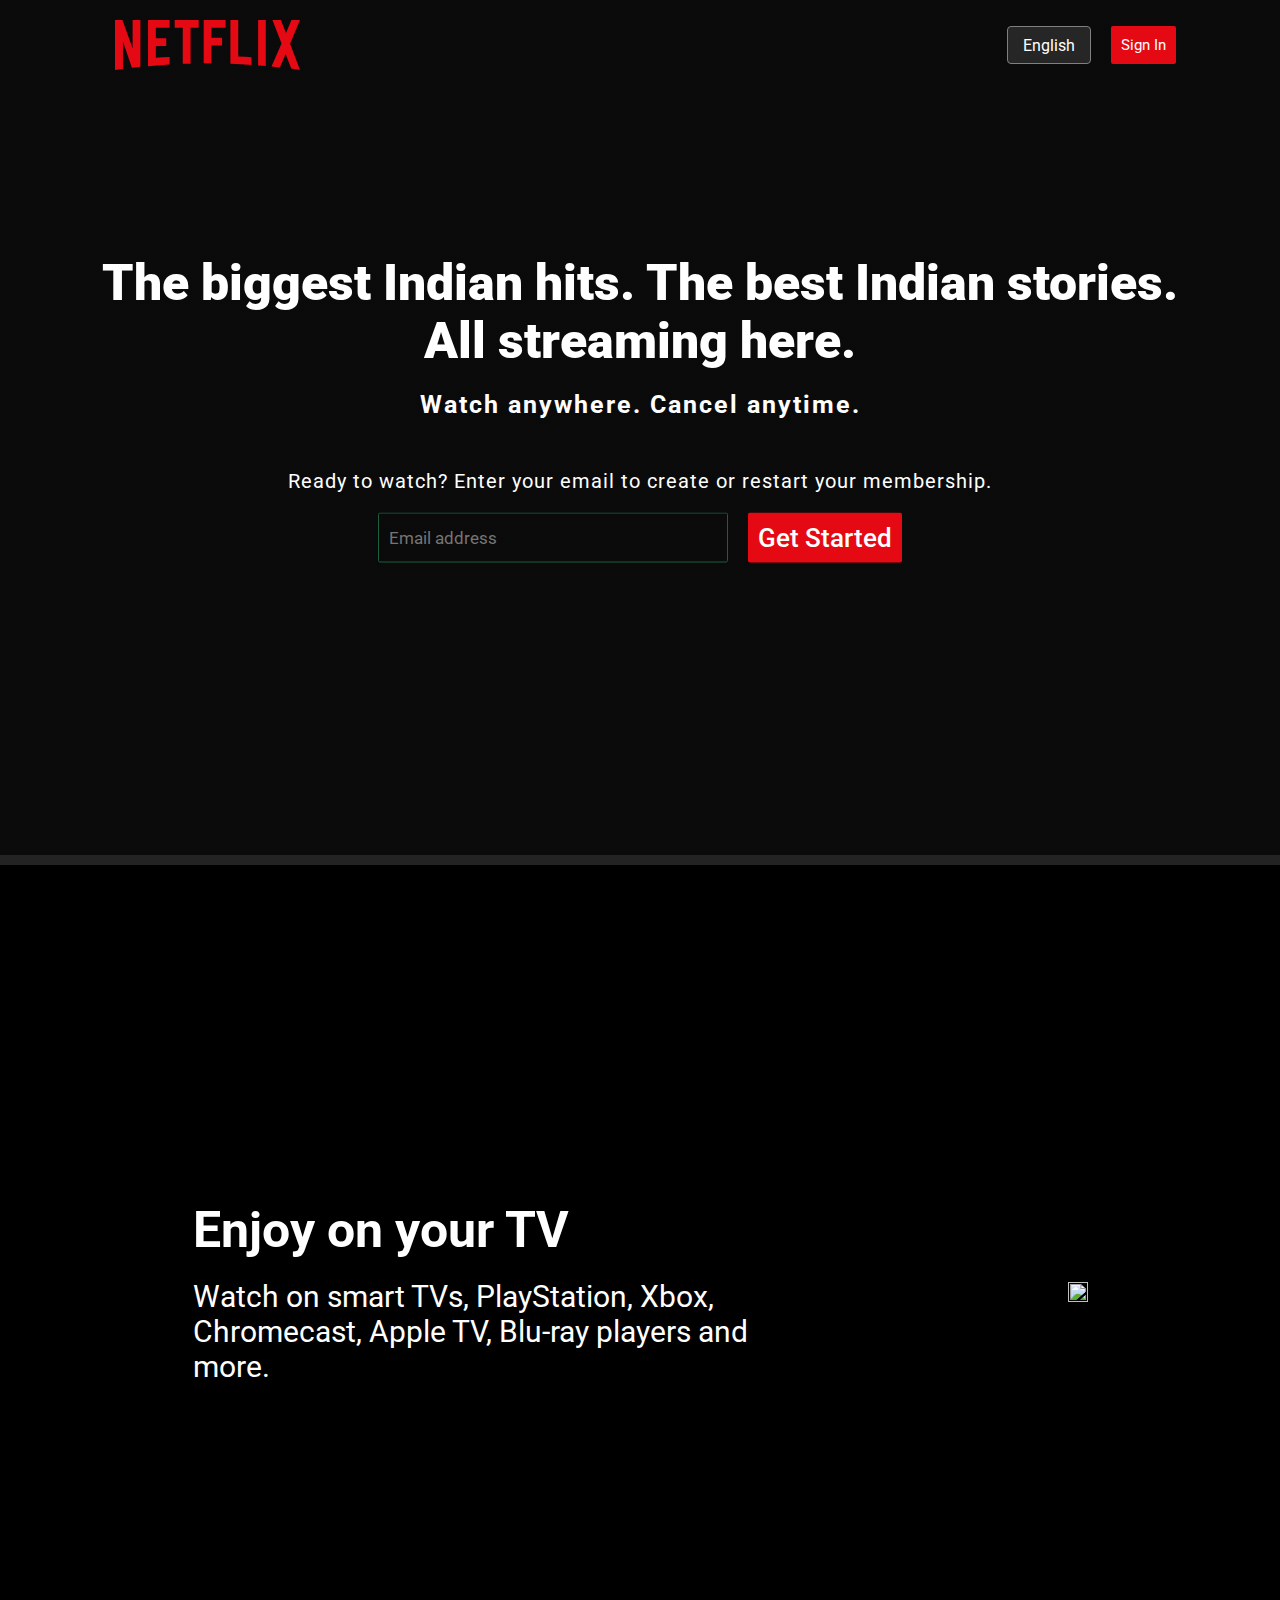
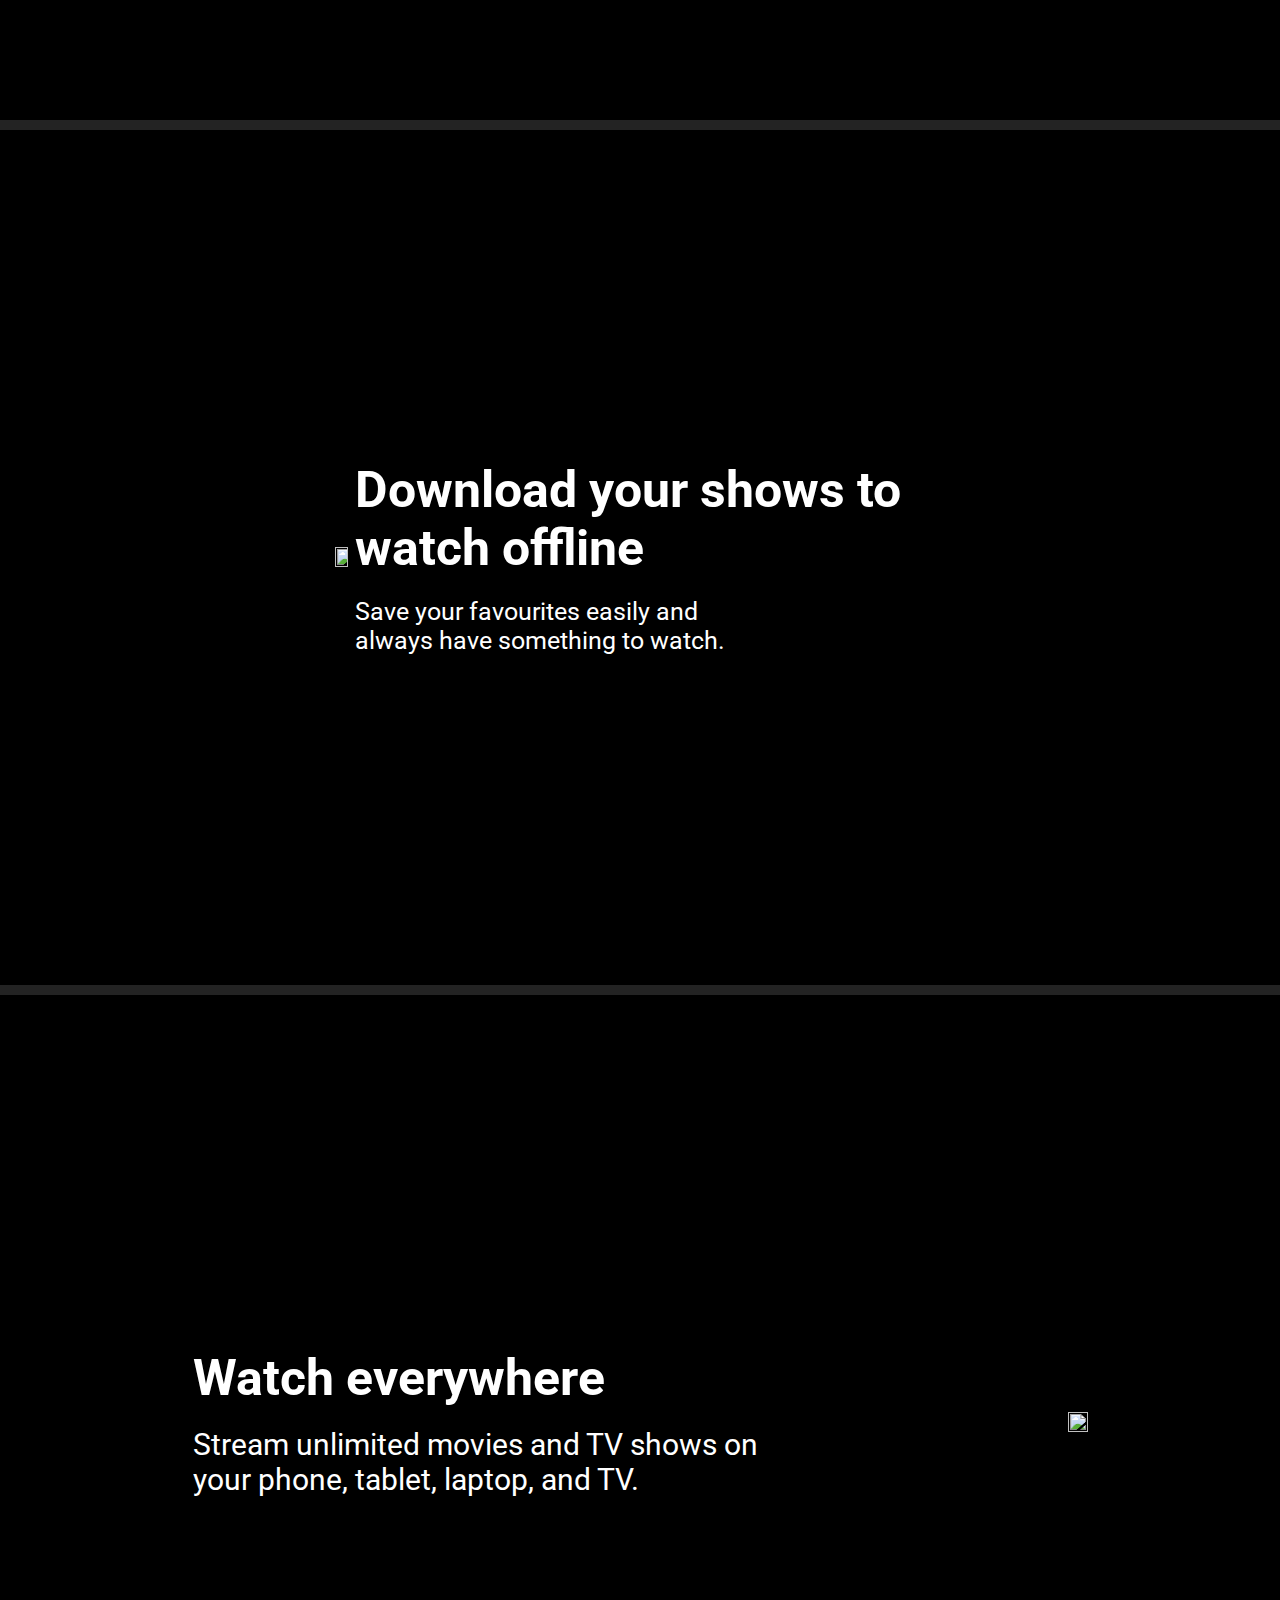
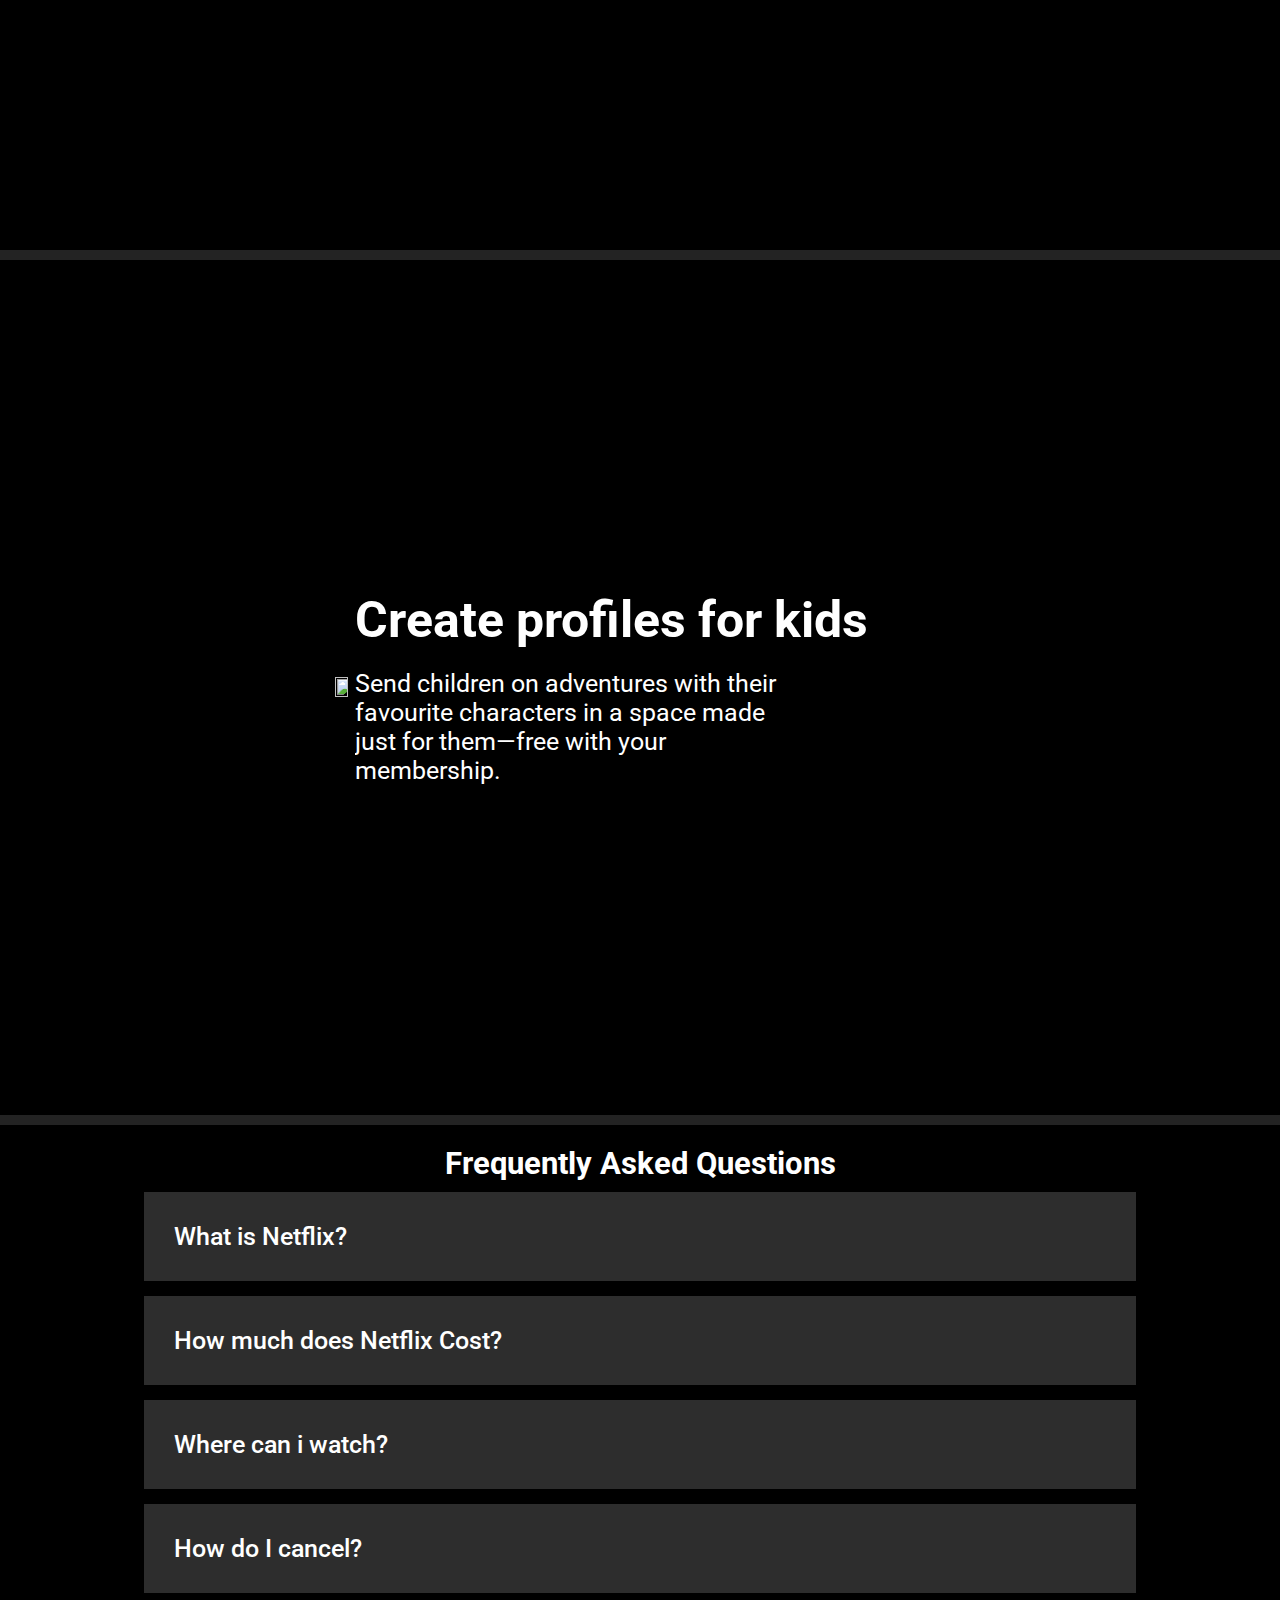
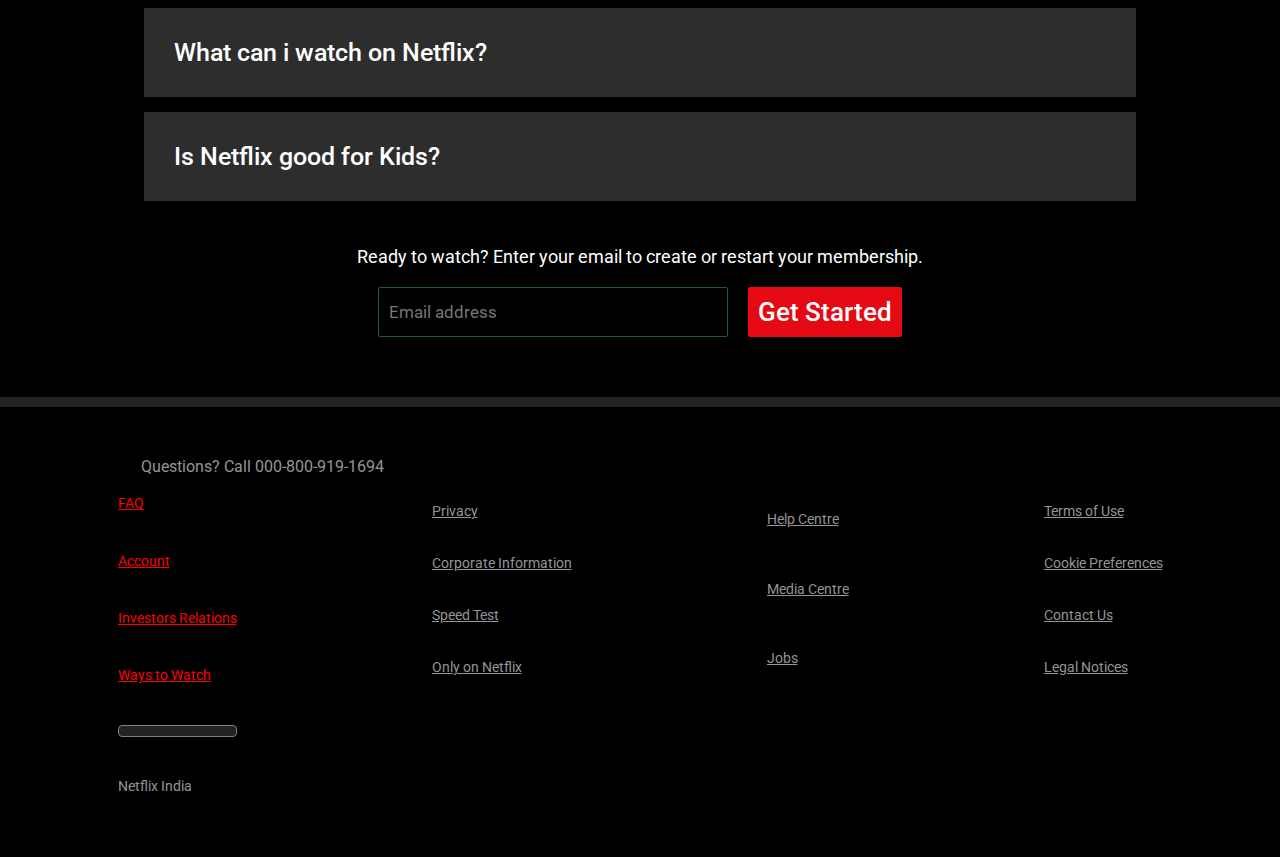
==== index.html @ c56da15e "i added files" ====
<!DOCTYPE html>
<html lang="en">
<head>
    <meta charset="UTF-8">
    <meta name="viewport" content="width=device-width, initial-scale=1.0">
    <title>Netflix_Clone</title>
    <link rel="stylesheet" href="style.css">
    <link rel="stylesheet" href="https://cdnjs.cloudflare.com/ajax/libs/font-awesome/6.5.1/css/all.min.css" integrity="sha512-DTOQO9RWCH3ppGqcWaEA1BIZOC6xxalwEsw9c2QQeAIftl+Vegovlnee1c9QX4TctnWMn13TZye+giMm8e2LwA==" crossorigin="anonymous" referrerpolicy="no-referrer" />
    <link rel="preconnect" href="https://fonts.googleapis.com">
    <link rel="preconnect" href="https://fonts.gstatic.com" crossorigin>
    <link href="https://fonts.googleapis.com/css2?family=Roboto:wght@700;900&display=swap" rel="stylesheet">
    <link rel="preconnect" href="https://fonts.googleapis.com">
<link href="https://fonts.googleapis.com/css2?family=Roboto&display=swap" rel="stylesheet">
<link href="https://fonts.googleapis.com/css2?family=Roboto:wght@300&display=swap" rel="stylesheet">
<body>
    
        <!-- <video src="resources\video-tv-in-0819.m4v" autoplay loop type="video/mp4"></video>
         <img src="resources\device-pile-in.png" alt=""> -->
        
            <div class="section " id="hero">
                <nav>
                    <svg class="logo" fill="#E50914" viewBox="0 0 111 30" version="1.1" xmlns="http://www.w3.org/2000/svg" xmlns:xlink="http://www.w3.org/1999/xlink" aria-hidden="true" role="img" class="default-ltr-cache-1d568uk ev1dnif2"><g><path d="M105.06233,14.2806261 L110.999156,30 C109.249227,29.7497422 107.500234,29.4366857 105.718437,29.1554972 L102.374168,20.4686475 L98.9371075,28.4375293 C97.2499766,28.1563408 95.5928391,28.061674 93.9057081,27.8432843 L99.9372012,14.0931671 L94.4680851,-5.68434189e-14 L99.5313525,-5.68434189e-14 L102.593495,7.87421502 L105.874965,-5.68434189e-14 L110.999156,-5.68434189e-14 L105.06233,14.2806261 Z M90.4686475,-5.68434189e-14 L85.8749649,-5.68434189e-14 L85.8749649,27.2499766 C87.3746368,27.3437061 88.9371075,27.4055675 90.4686475,27.5930265 L90.4686475,-5.68434189e-14 Z M81.9055207,26.93692 C77.7186241,26.6557316 73.5307901,26.4064111 69.250164,26.3117443 L69.250164,-5.68434189e-14 L73.9366389,-5.68434189e-14 L73.9366389,21.8745899 C76.6248008,21.9373887 79.3120255,22.1557784 81.9055207,22.2804387 L81.9055207,26.93692 Z M64.2496954,10.6561065 L64.2496954,15.3435186 L57.8442216,15.3435186 L57.8442216,25.9996251 L53.2186709,25.9996251 L53.2186709,-5.68434189e-14 L66.3436123,-5.68434189e-14 L66.3436123,4.68741213 L57.8442216,4.68741213 L57.8442216,10.6561065 L64.2496954,10.6561065 Z M45.3435186,4.68741213 L45.3435186,26.2498828 C43.7810479,26.2498828 42.1876465,26.2498828 40.6561065,26.3117443 L40.6561065,4.68741213 L35.8121661,4.68741213 L35.8121661,-5.68434189e-14 L50.2183897,-5.68434189e-14 L50.2183897,4.68741213 L45.3435186,4.68741213 Z M30.749836,15.5928391 C28.687787,15.5928391 26.2498828,15.5928391 24.4999531,15.6875059 L24.4999531,22.6562939 C27.2499766,22.4678976 30,22.2495079 32.7809542,22.1557784 L32.7809542,26.6557316 L19.812541,27.6876933 L19.812541,-5.68434189e-14 L32.7809542,-5.68434189e-14 L32.7809542,4.68741213 L24.4999531,4.68741213 L24.4999531,10.9991564 C26.3126816,10.9991564 29.0936358,10.9054269 30.749836,10.9054269 L30.749836,15.5928391 Z M4.78114163,12.9684132 L4.78114163,29.3429562 C3.09401069,29.5313525 1.59340144,29.7497422 0,30 L0,-5.68434189e-14 L4.4690224,-5.68434189e-14 L10.562377,17.0315868 L10.562377,-5.68434189e-14 L15.2497891,-5.68434189e-14 L15.2497891,28.061674 C13.5935889,28.3437998 11.906458,28.4375293 10.1246602,28.6868498 L4.78114163,12.9684132 Z"></path></g></svg>
                    <div class="nav_right">
                        <div id="lan_btn">
                            <i class="fa-solid fa-language"></i>
                           <p>English</p>
                           <i class="fa-solid fa-caret-down"></i>
                        </div>
                        <div class="signin">Sign In</div>
                    </div>
                </nav>
                <div id="hero-mid">
                    <h1>The biggest Indian hits. The best Indian stories. <br> All streaming here.</h1>
                    <h5>Watch anywhere. Cancel anytime.</h5>
                    
                    <h6>Ready to watch? Enter your email to create or restart your membership.</h6>
                    <div class="email">
                        <input type="text" placeholder="Email address">
       
                        <button>Get Started </button>
                    </div>
                </div>
            
             </div>
             <div class="section two">
                <div class="two_left left txt">
                    <h1>Enjoy on your TV</h1>
                    <p>Watch on smart TVs, PlayStation, Xbox, Chromecast, Apple TV, Blu-ray players and more.</p>
                    
                </div>
                <div class="two_right right">
                    <video src="resources\video-tv-in-0819.m4v" autoplay loop type="video/mp4"></video>
         <img src="resources\tv.png" alt="">
                </div>
             </div>
           
                <div class="section third">
                    <div class="third_left left">
                        <img src="resources\feature-2.png" alt="">
                               </div>
                    <div class="third_right right txt">
                        <h1>Download your shows to watch offline</h1>
                        <p>Save your favourites easily and always have something to watch.

                        </p>
                        
                    </div>
                   
             </div>
             <div class="section fourth">
                <div class="fourth_left left txt">
                    <h1>Watch everywhere</h1>
                    <p>Stream unlimited movies and TV shows on your phone, tablet, laptop, and TV.</p>
                    
                </div>
                <div class="fourth_right right">
                    <video src="resources\video-devices-in.m4v" autoplay loop type="video/mp4"></video>
         <img src="resources\device-pile-in.png" alt="">
                </div>
             </div>

             <div class="section fifth">
                <div class="fifth_left">
                    <img src="resources\feature-4.png" alt="">
                           </div>
                <div class="fifth_right txt">
                    <h1>Create profiles for kids</h1>
                    <p>Send children on adventures with their favourite characters in a space made just for them—free with your membership.

                    </p>
                    
                </div>
             </div>
             <div class="section sixth">
                <h1>Frequently Asked Questions</h1>
                <ul class="questions">
                <li class="question">
                    <input type="radio" name="question" id="fst">
                    <label for="fst">What is Netflix?<i class="fa-regular fa-plus"></i></label> 
                    
                    <div class="ans" id="Ans">
                        <p>Netflix is a streaming service that offers a wide variety of award-winning TV shows, movies, anime, documentaries and more  on thousands of internet-connected devices.</p>
                        <p>You can watch as much as you want, whenever you want, without a single ad  all for one low monthly price. There's always something new to discover, and new TV shows and movies are added every week!</p>
                        </div>
                </li>
                <li class="question">
                    <input type="radio" name="question" id="scnd">
                <label for="scnd">How much does Netflix Cost? <i class="fa-regular fa-plus"></i></label> 
                <div class="ans" id="Ans">
                    <p>Watch Netflix on your smartphone, tablet, Smart TV, laptop, or streaming device, all for one fixed monthly fee. Plans range from ₹149 to ₹649 a month. No extra costs, no contracts.</p>
                    </div>
                </li>
                <li class="question">
                    <input type="radio" name="question" id="thrd">
                    <label for="thrd">Where can i watch?  <i class="fa-regular fa-plus"></i></label>
                    <div class="ans" id="Ans">
                        <p>
                            
Watch anywhere, anytime. Sign in with your Netflix account to watch instantly on the web at netflix.com from your personal computer or on any internet-connected device that offers the Netflix app, including smart TVs, smartphones, tablets, streaming media players and game consoles.

You can also download your favourite shows with the iOS, Android, or Windows 10 app. Use downloads to watch while you're on the go and without an internet connection. Take Netflix with you anywhere.
                        </p>
                        </div>
                </li>
                <li class="question">
                    <input type="radio" name="question" id="frth">
                    <label for="frth">How do I cancel? <i class="fa-regular fa-plus"></i></label> 
                    <div class="ans" id="Ans">
                        <p>Netflix is flexible. There are no annoying contracts and no commitments. You can easily cancel your account online in two clicks. There are no cancellation fees  start or stop your account anytime.</p>
                        </div>
                </li>
                <li class="question">
                    <input type="radio" name="question" id="ffth">
                    <label for="ffth">What can i watch on Netflix? <i class="fa-regular fa-plus"></i></label>
                    <div class="ans" id="Ans">
                        <p>
                            Netflix has an extensive library of feature films, documentaries, TV shows, anime, award-winning Netflix originals, and more. Watch as much as you want, anytime you want.
                        </p>
                    </div> 
                </li>
                <li class="question">
                    <input type="radio" name="question" id="sxth">
                    <label for="sxth">Is Netflix good for Kids? <i class="fa-regular fa-plus"></i></label> 
                    <div class="ans" id="Ans">
                        <p>
                            The Netflix Kids experience is included in your membership to give parents control while kids enjoy family-friendly TV shows and films in their own space.

Kids profiles come with PIN-protected parental controls that let you restrict the maturity rating of content kids can watch and block specific titles you don’t want kids to see.
                        </p>
                    </div>
                </li>
            </ul>
                <h6>Ready to watch? Enter your email to create or restart your membership.</h6>
                <div class="email">
                    <input type="text" placeholder="Email address">
                    <button>Get Started</button>
                </div>
             </div>

             <div class="section seventh">
                <p>Questions? Call 000-800-919-1694</p>

                <footer>
           
                    <div class="footers f1 ">
                        <a href="">FAQ</a>
                        <a href="">Account</a>
                        <a href="">Investors Relations</a>
                        <a href="">Ways to Watch</a>
                        <div id="lan_btn">
                            <i class="fa-solid fa-language"></i>
                            
                            <i class="fa-solid fa-caret-down"></i>
                        </div>
                        <div class="netflix">Netflix India</div>
                    </div>
                    <div class="footers f2">
                        <a href="">Privacy</a>
                        <a href="">Corporate Information</a>
                        <a href="">Speed Test</a>
                        <a href="">Only on Netflix</a>
                    </div>
                    <div class="footers f3">
                        <a href="">Help Centre</a>
                        <a href="">Media Centre</a>
                        <a href="">Jobs</a>
                      
                    </div>
                
                    <div class="footers f4">
                        <a href="">Terms of Use</a>
                        <a href="">Cookie Preferences</a>
                        <a href="">Contact Us</a>
                        <a href="">Legal Notices</a>
                    </div>
                </footer>
               
             </div>
            
      <script src="script.js"></script>   
    
</body>
</html>
---- style.css ----
*{
    margin: 0%;
    padding: 0%;
    box-sizing:border-box;
    color:#fff;
    font-size:62.5%;

    font-family: 'Roboto', sans-serif;
    /* -ms-overflow-style: none;  /* IE and Edge */
  /* scrollbar-width: none; */ 
  overflow-x:hidden;

}
body{
    display:flex;
    flex-direction:column;
    gap:1rem;
    background-color:#232323;
}
button:hover{
    cursor:pointer;
}
/* #main{
   
  
    overflow: hidden;
    position: relative;
    display:flex;
    justify-content:center;
    align-items: center;
}
#main img{
    height:100%;
    width: 100%;
    z-index:100;
}
#main video{
    position: absolute;
    top:0%;
    height:63%;
    width:63%;
    

     */
.section{
    height:95vh;
    width:100vw;
    background-color:grey;
    background-color: black;

}
#hero{
    background-color:transparent;
    background-image:linear-gradient(rgba(0,0,0,0.7),rgba(0,0,0,0.7)),url("resources/hero-image.jpg");
    background-size:200rem;
    display:flex;
    flex-direction:column;
    align-items:center;
    padding:1rem;
    position: relative;
}
#hero nav{
    width:85%;
    display:flex;
    justify-content:space-between;
    align-items: center;
}
#hero nav svg{
  height:7rem;
    object-fit:cover;
    padding:1rem;
}
.nav_right {
    display:flex;
    gap:2rem;

}
.nav_right .lan{
    font-size:1.5rem;
    font-weight:50;
    display: flex;
    border:1px solid #fff;
   padding:1rem;
    letter-spacing:.1rem;
    gap:1.5rem;
    justify-content: center;

    border-radius:.2rem;
    
}
#lan_btn{
    display:flex;
    justify-content: center;
    align-items: center;
    gap:1rem;
    background:rgba(50,50,50,0.7);
    border-radius:.4rem;
    padding:.4rem;
    cursor: pointer;
}
#lan_btn i{
    font-size:1.4rem;
}
#lan_btn p{
     font-size:1.6rem;
}
.signin{
   font-size:1.5rem;
   background-color:#E50914; 
   display: flex;
   align-items: center;
   justify-content: center;
   border-radius:.2rem;
   padding:1rem;


}
.signin:hover{
    background-color:#C11119 ;
    cursor: pointer;
}
#hero-mid{
    position:absolute;
    top:50%;
    left:50%;
    transform: translate(-50%,-50%);
    width:100%;
    display: flex;
    flex-direction: column;
    align-items: center;
    row-gap:2rem;
    text-align:center;
}
#hero h1{
    color: #fff;
    font-size:5rem;
    font-weight:1000;
    text-align:center;
}
#hero-mid h5{
    font-size:2.5rem;
    font-family: 'Roboto', sans-serif;
    letter-spacing:.2rem;
    
    
    
}
#hero-mid h6{
    font-size:2rem;
    font-weight:400;
    
    font-family: 'Roboto', sans-serif;
    letter-spacing:.1rem;
    font-family: 'Roboto', sans-serif;
    margin-top:3rem;
    
}
.email{
    display:flex;
    gap:2rem;

}
.email input{
    height:5rem;
    width:35rem;
    background-color:transparent;
    outline:none;
    border:.1rem solid grey;
    font-size:1.7rem;
    padding-left:1rem;
    border-radius:.2rem;
    border:.1rem solid #185F3D;

    
}
.email button{
    font-size:2.6rem ;
    font-weight:bold;
    background-color: #E50914;
    color:#fff;
    outline:none;
    border: none;
    padding:1rem;
    border-radius:.2rem;
    font-weight:500;
    margin-bottom:4rem;


}
.email button:hover{
    background-color: #C11119;
}
/***********************SECOND-SECTION***********************/

.two{
    display:flex;
    align-items: center;
    width:100%;
    justify-content: space-around;
   padding:0rem 5rem;
}
.two_left h1{
    font-size:5rem;
    color: #fff;
}
.two_left p{
font-size:3rem;
}
.two_left{
    width:50%;
    display:flex;
    flex-direction:column;
    gap:2rem;
}
.two_right{
   
  
    overflow: hidden;
    position: relative;
    display:flex;
    justify-content:center;
    align-items: center;
}
.two_right img{
    height:100%;
    width: 100%;
    z-index:100;
}
.two_right video{
    position: absolute;
   top:0%;
     /* left: 0%;  */
    height:95%;
    width:73%;
}


/***********************THIRD-SECTION***********************/

.third{
    display:flex;
    align-items: center;
    width:100%;
     justify-content: center;
   padding:0rem 5rem;
}
.third_right {
    width:50%;
    display:flex;
    flex-direction:column;
    gap:2rem;
}
.third_right h1{
    font-size:5rem;
    color: #fff;
}
.third_right p{
font-size:2.5rem;
width:70%;
}
.third_left img{
    height:80%;
    width:80%;
} 
/*********FOURTH-SECTION****************/
.fourth{
    display:flex;
    align-items: center;
    width:100%;
    justify-content: space-around;
   padding:0rem 5rem;
}
.fourth_left h1{
    font-size:5rem;
    color: #fff;
}
.fourth_left p{
font-size:3rem;
}
.fourth_left{
    width:50%;
    display:flex;
    flex-direction:column;
    gap:2rem;
}
.fourth_right{
   
  
    overflow: hidden;
    position: relative;
    display:flex;
    justify-content:center;
    align-items: center;
}
.fourth_right img{
    height:100%;
    width: 100%;
    z-index:100;
}
.fourth_right video{
    position: absolute;
    top:0%;
    height:63%;
    width:63%;
}
/***********************FIFTH-SECTION***********************/
.fifth{
    display:flex;
    align-items: center;
    width:100%;
     justify-content: center;
   padding:0rem 5rem;
}
.fifth_right {
    width:50%;
    display:flex;
    flex-direction:column;
    gap:2rem;
}
.fifth_right h1{
    font-size:5rem;
    color: #fff;
}
.fifth_right p{
font-size:2.5rem;
width:75%;
}
.fifth_left img{
    height:80%;
    width:80%;
} 
/***********************FIFTH-SECTION***********************/
.sixth{
    height: auto;
    font-size:5rem;
    color: #fff;
    font-weight:700;
    display: flex;
    flex-direction: column;
    justify-content:center;
    align-items: center;
    padding:2rem;
}
.sixth ul{
    width:80%;
    
    gap:1rem;
    display:flex;
    flex-direction: column;
    align-items: center;
    margin-top:1rem;
}
.question{
    height:auto;
    width:100%;
    font-size:2.5rem;
    font-weight:500;
    
    display:flex;
    flex-direction: column;
    justify-content:space-between;
    position: relative;
    overflow-y:visible;
    gap:.5rem;

}
.question input[type='radio']{
    display:none;
}
.question .ans{
    max-height:0rem;
    overflow:hidden;
  transition:max-height 1s ease;
    
}
.question input[type='radio']:checked + label + .ans{
  max-height:40rem;
}
.max{
    max-height:40rem;
}
.question label i{
    font-size:2.5rem;
color:#fff;

}
.fa-plus{
    transition:all 1s ease;
}
.question input[type='radio']:checked + label i{
    transform:rotate(135deg);
}
.question  label{
    font-size:2.5rem;
   color:#fff;
   display: flex;
   justify-content:space-between;
   background-color:#2D2D2D;
   padding:3rem;

}

.question label:hover{
    background-color:#414141;
    cursor:pointer;
}
.ans p{
  
    font-size:2rem;
    background-color:#2D2D2D;
    padding:2rem;
    text-align: left;
}

.sixth h6{
    font-size:1.8rem;
    font-weight:400;
    margin-top:4rem;
    margin-bottom:2rem;
}
.seventh{
    font-size:1.6rem;
    display:flex;
    flex-direction:column;
    position: relative;
    height:50vh;
    position: relative;
    align-items:center;
    justify-content:center;
}
.seventh p {
    font-size:1.6rem;
    color:#969496;
    position: absolute;
    left:11%;
    top:11%;

}
.seventh footer{
    width:100%;
    height:80%;
    align-self: center;
    justify-self:center;
    font-size: 1.4rem;
    display:flex;
    padding:2rem;
    justify-content:space-around;
    margin-top:2%;
    

}
.footers{
 
    display:flex;
    flex-direction:column;
    height:65%;
    flex-direction: column;
    justify-content:space-around;
    
    
}
.f1{
   height:auto;
   gap:2rem;
}  
    
.footers a{
    color:#969496;
}
.seventh p {
    width:100vw;
}
 #lan_btn{
    font-size:1.6rem;
    border:.1rem solid grey;
    display:flex;
    padding:.5rem 1rem;
    gap:.5rem;
    justify-content:center;
    color:#FDFDFD;
    align-items:center;
    border-radius:.4rem;
    

}
 .fa-language{
    font-size:1.8rem;

}
.footers a{
    font-size:1.4rem;
}
#fot2{
    display:none;
}

.netflix{
    font-size:1.4rem;
    color:#969496;

}

/******************************Media Quieries*******************************************/
@media only screen and (max-width:600px){
    .section {
        flex-direction: column;
       padding:none;
       overflow: visible;
       align-items:center;
       justify-content: center;
       row-gap:2rem;

    }
    
    
    #hero{
        justify-content:space-between;
        align-items:space-around;
        position: relative;
    }
    .logo {
        width:10rem;
    }
    .lan p{
        font-size: 1.4rem;
        display: none;
    }
    .signin{
        padding:0rem 2rem;
        font-weight:700;
    }
    .lan i{
        font-size:1.5rem;
    }
    #hero-mid h1{
        font-size:3.2rem;
        margin-top:20%;
    }  
    #hero-mid h5,h6{
        font-size:1.8rem;
        font-weight:500;
        letter-spacing:none;
    }
    .email{
        justify-content: center;
        flex-wrap:wrap;
        margin-top:5%;
    }
    .email button{
        font-size:2rem;
    }
    /************************SEction-Two******************/
    .txt h1{
        font-size:3.2rem;
        flex-wrap: wrap;
        text-align:center;
    }
   
    .txt{
        width:80vw;
        overflow: visible;
        justify-content:center;
        align-items:center;
    }
    .txt p {
        font-size:1.8rem;
        text-align:center;
    }
     /*******************************Third******************/
     .third_left img{
        height:30vh;
        width:50vw;
        transform:translateX(8%);
     }
     /*******************************Fifth******************/
     .fifth_left img{
        height:30vh;
        width:50vw;
        transform:translateX(8%);
     }
    /*******************************sixth******************/
    .sixth h1{
       text-align:center;
    }
    
    
    .sixth ul{
        width:85vw;
        padding:none;
        justify-content: center;
        align-items: center;
    }
    .sixth ul p{
        font-size:1.6rem;
    }
    .question label{
         font-size:1.8rem;
         padding:0.8rem 1rem;
         padding-right:1rem;
    }
    .ans{
        font-size:1rem;
    }
    .sixth h6{
        text-align:center;
    }
  /*******************************Seventh******************/   
  .seventh footer{
    margin-top: 6rem;
    overflow-y:hidden;
  }
  .footers{
    height:110%;
    font-size:1.5rem;
    justify-content: space-around;
    align-items:space-around;
    text-align:center;
    gap:none;
  }
 
  .footers a{
       height:100%;
    }
    #lan_btn{
        padding:1rem;
    }
    .f1{
        align-items:space-between;
        justify-content:center;
        row-gap:none;
    }
}
 

.f1 a{
   color: red;
}
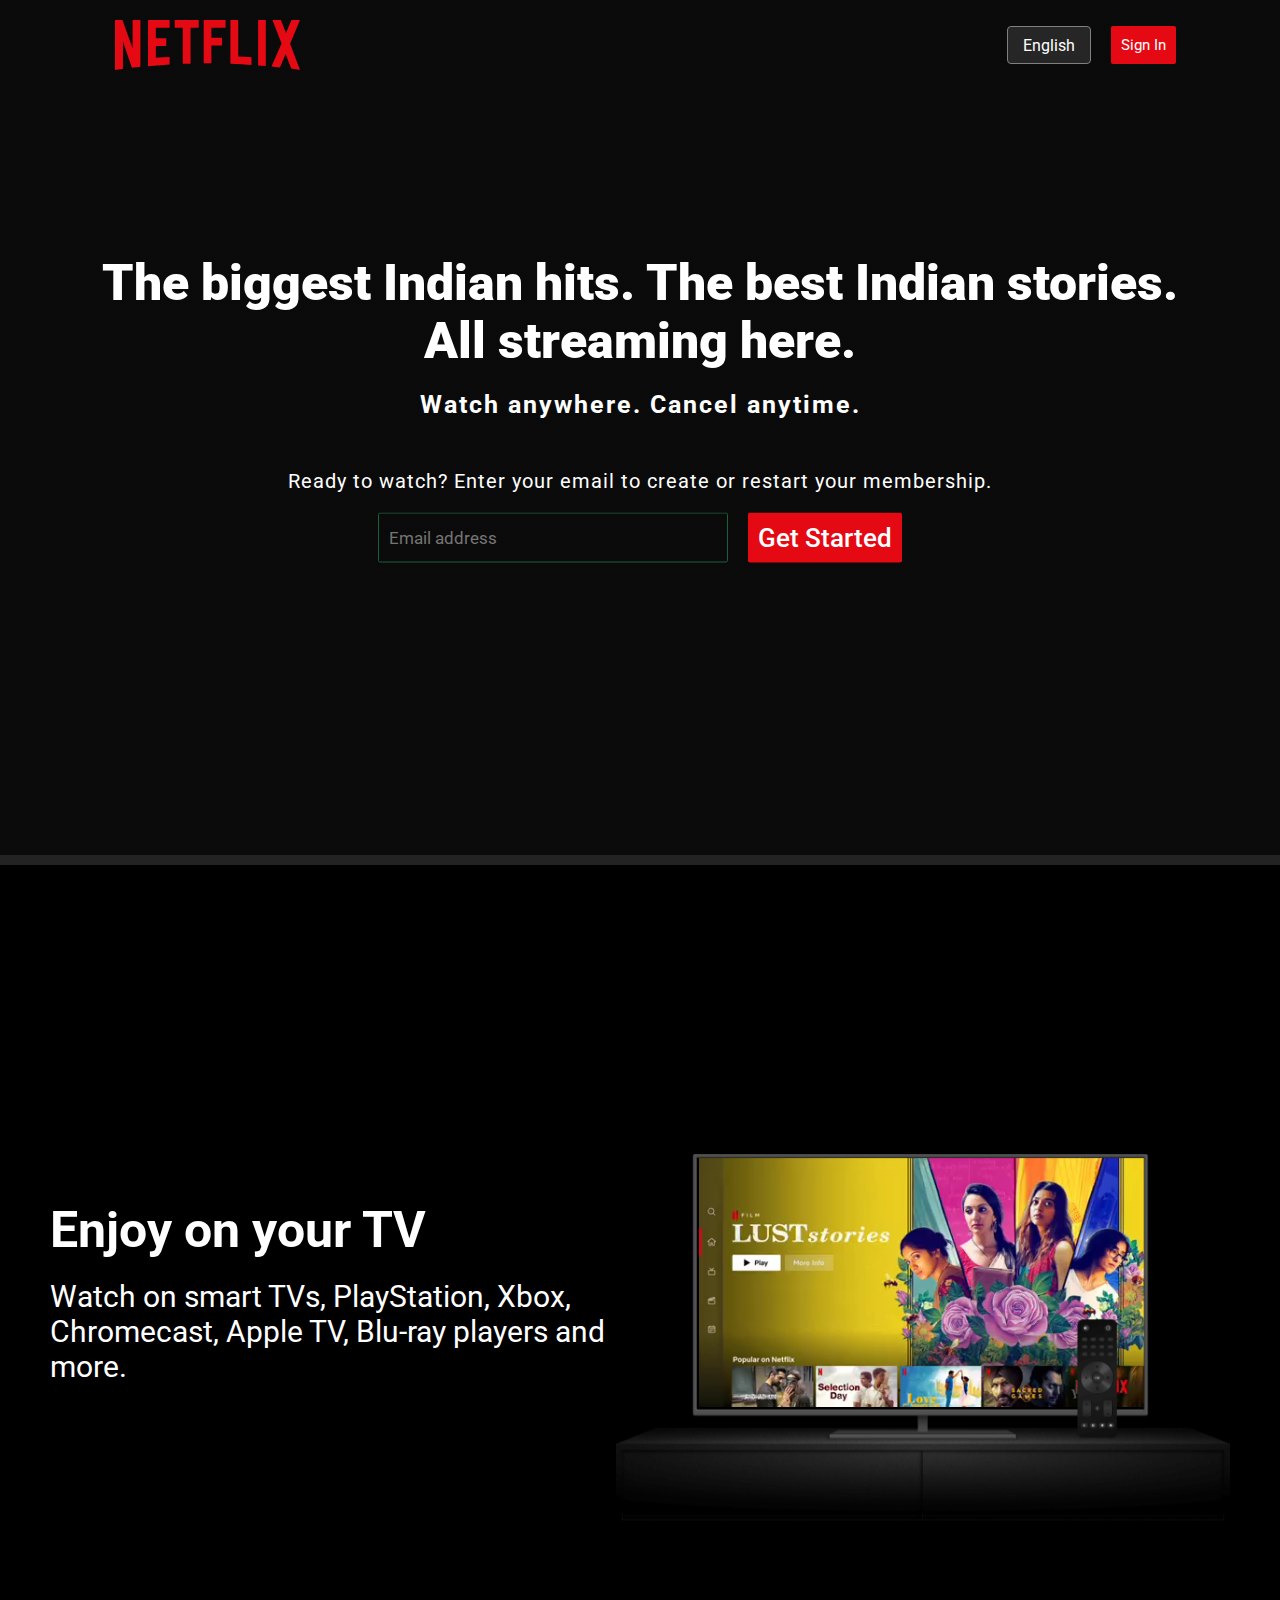
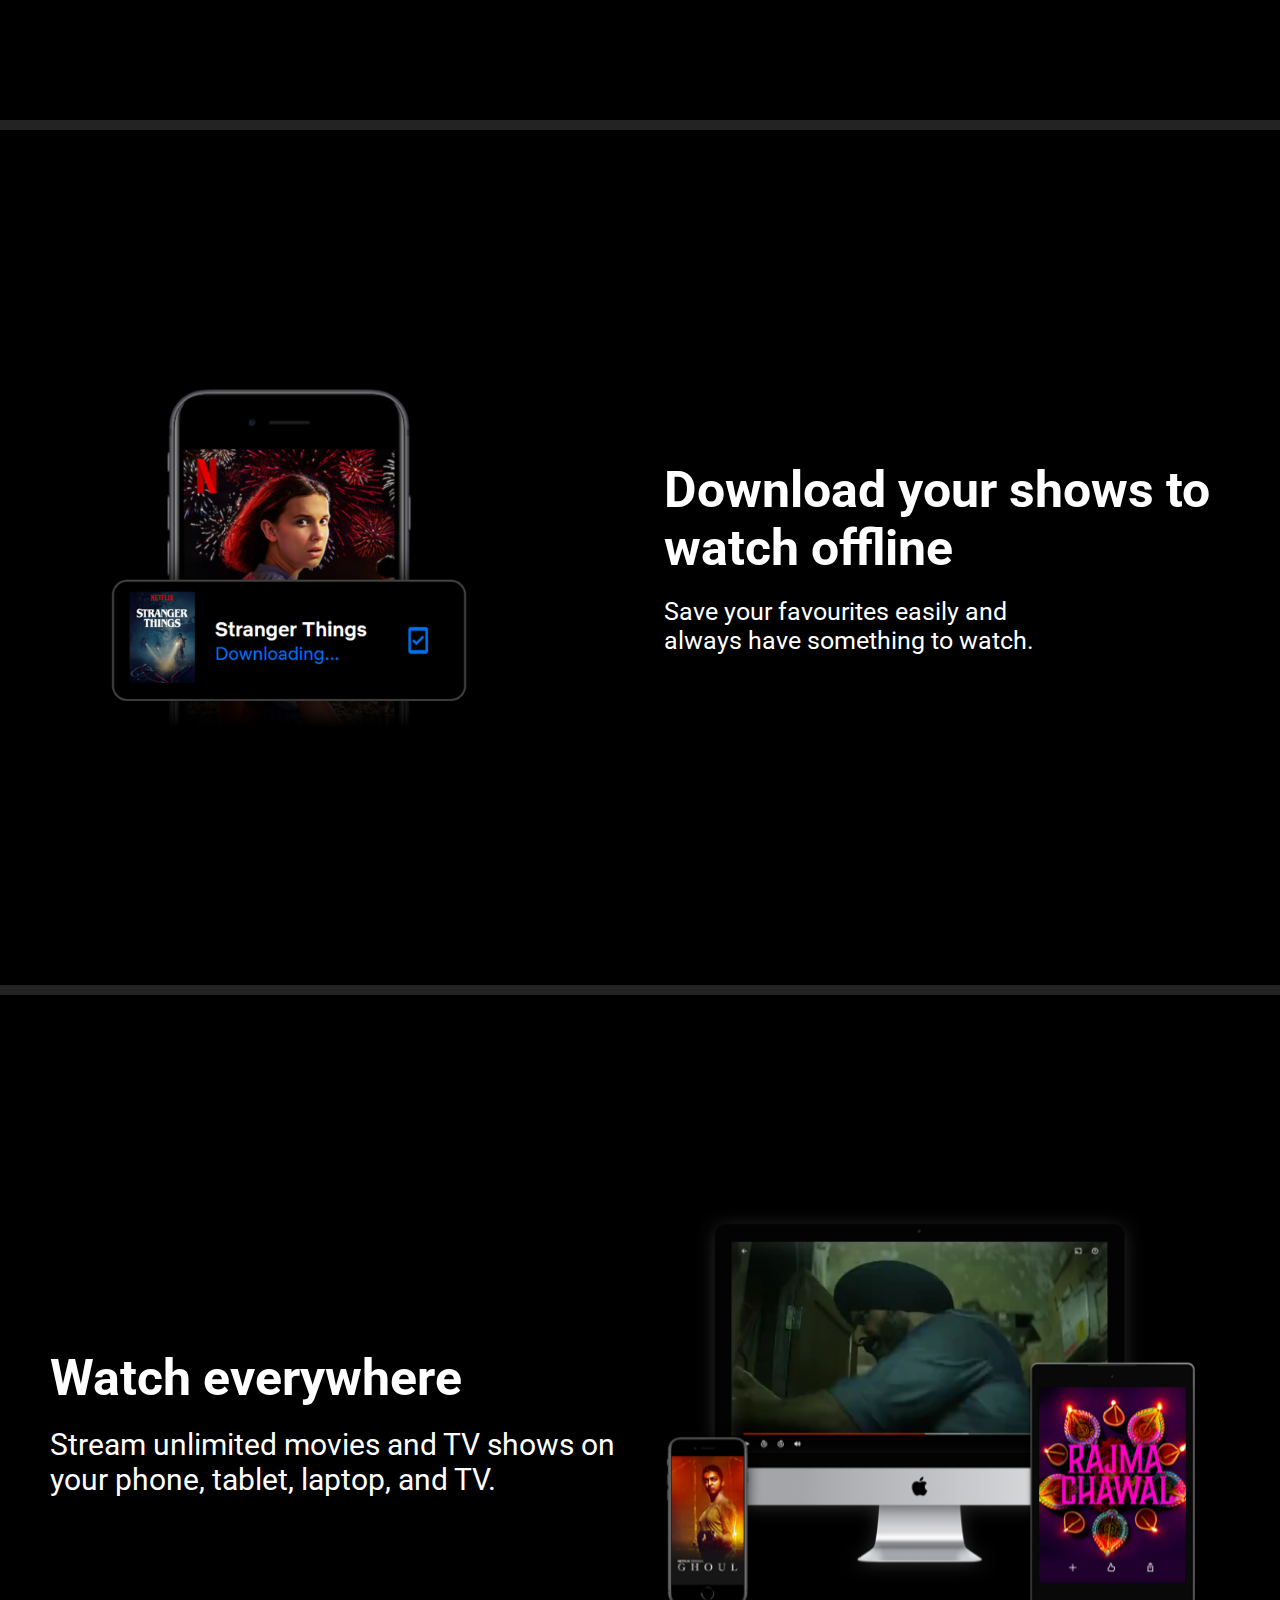
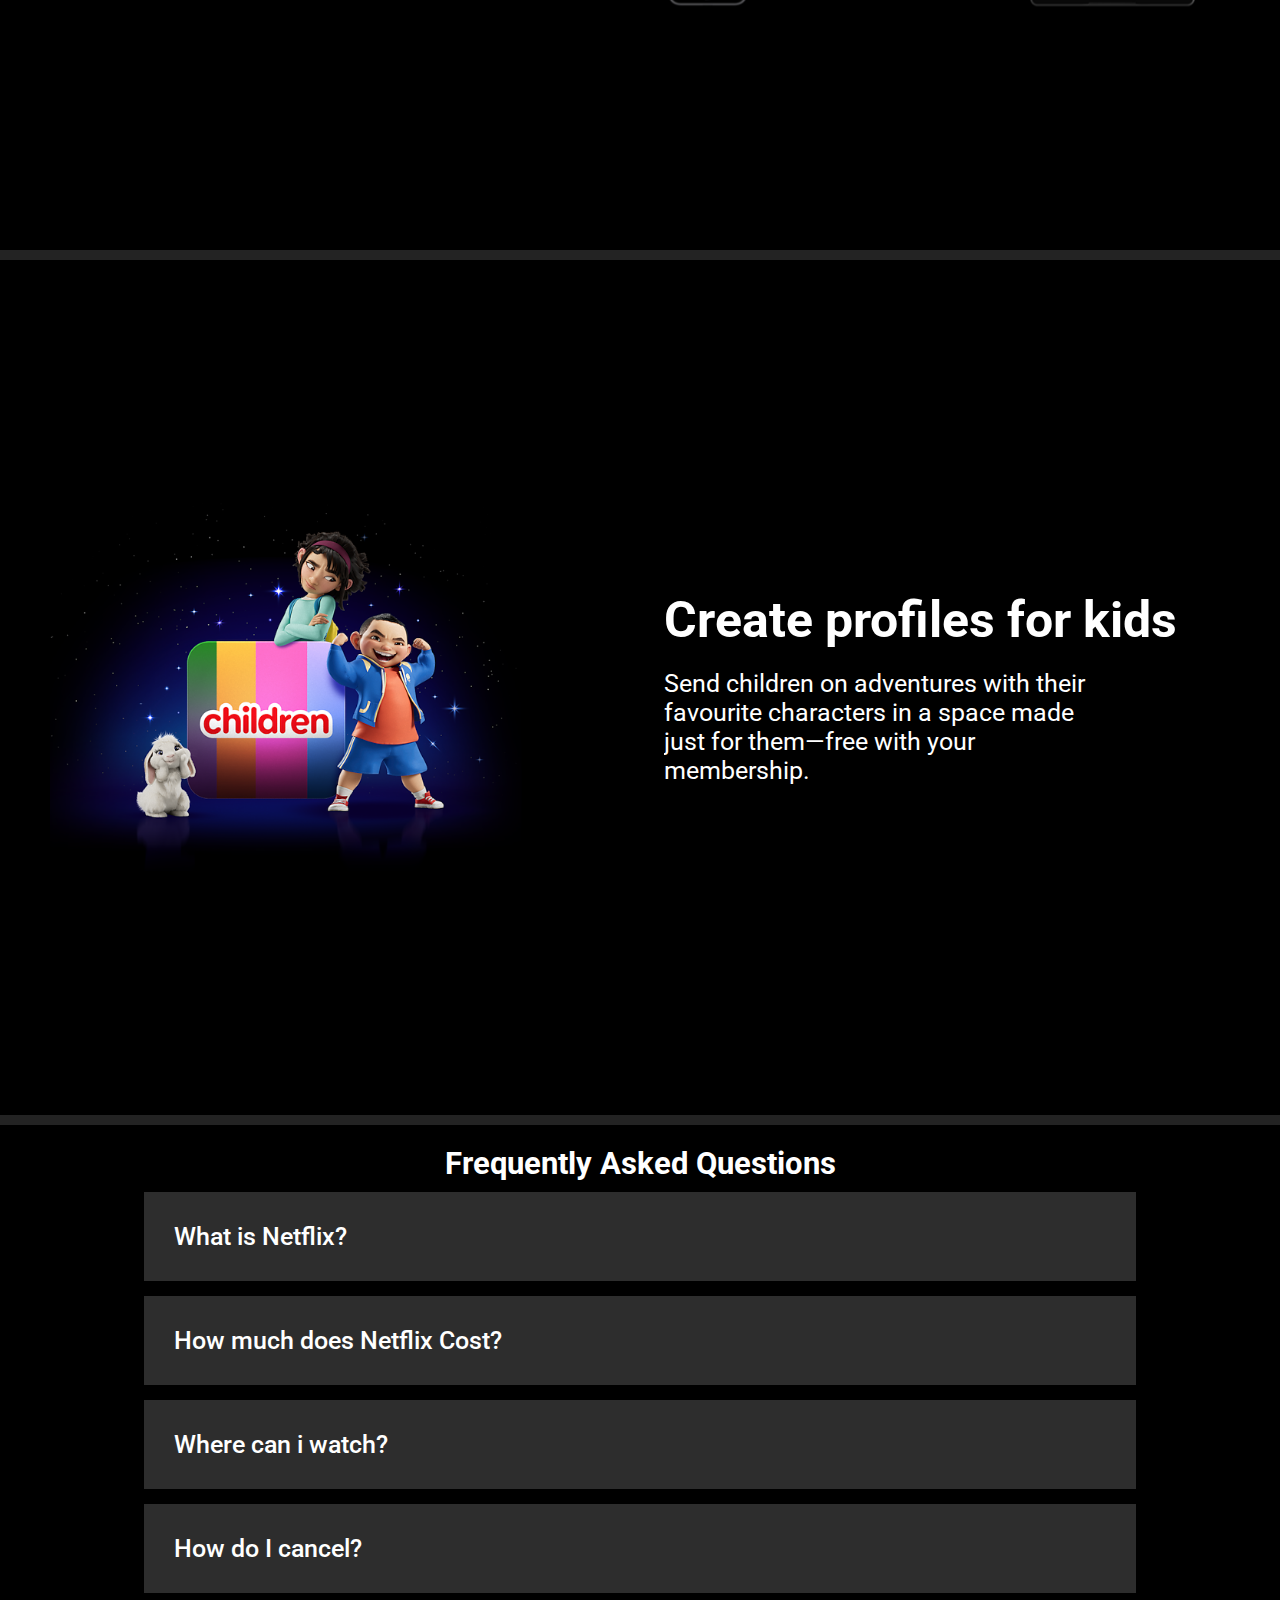
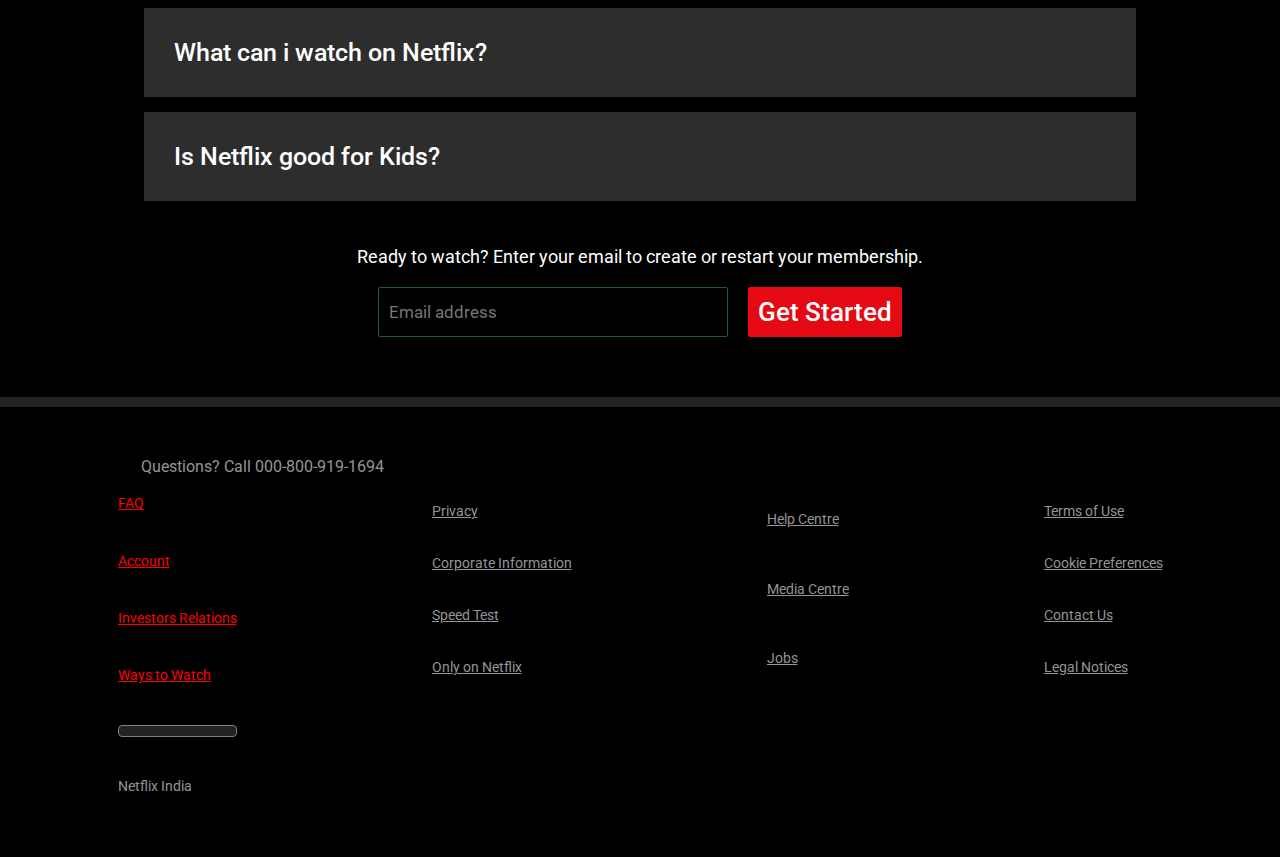
==== commit 6d83b625: "Update index.html" ====
--- a/index.html
+++ b/index.html
@@ -49,14 +49,14 @@
                     
                 </div>
                 <div class="two_right right">
-                    <video src="resources\video-tv-in-0819.m4v" autoplay loop type="video/mp4"></video>
-         <img src="resources\tv.png" alt="">
+                    <video src="video-tv-in-0819.m4v" autoplay loop type="video/mp4"></video>
+         <img src="tv.png" alt="">
                 </div>
              </div>
            
                 <div class="section third">
                     <div class="third_left left">
-                        <img src="resources\feature-2.png" alt="">
+                        <img src="feature-2.png" alt="">
                                </div>
                     <div class="third_right right txt">
                         <h1>Download your shows to watch offline</h1>
@@ -74,14 +74,14 @@
                     
                 </div>
                 <div class="fourth_right right">
-                    <video src="resources\video-devices-in.m4v" autoplay loop type="video/mp4"></video>
-         <img src="resources\device-pile-in.png" alt="">
+                    <video src="video-devices-in.m4v" autoplay loop type="video/mp4"></video>
+         <img src="device-pile-in.png" alt="">
                 </div>
              </div>
 
              <div class="section fifth">
                 <div class="fifth_left">
-                    <img src="resources\feature-4.png" alt="">
+                    <img src="feature-4.png" alt="">
                            </div>
                 <div class="fifth_right txt">
                     <h1>Create profiles for kids</h1>
@@ -200,4 +200,4 @@
       <script src="script.js"></script>   
     
 </body>
-</html>+</html>
